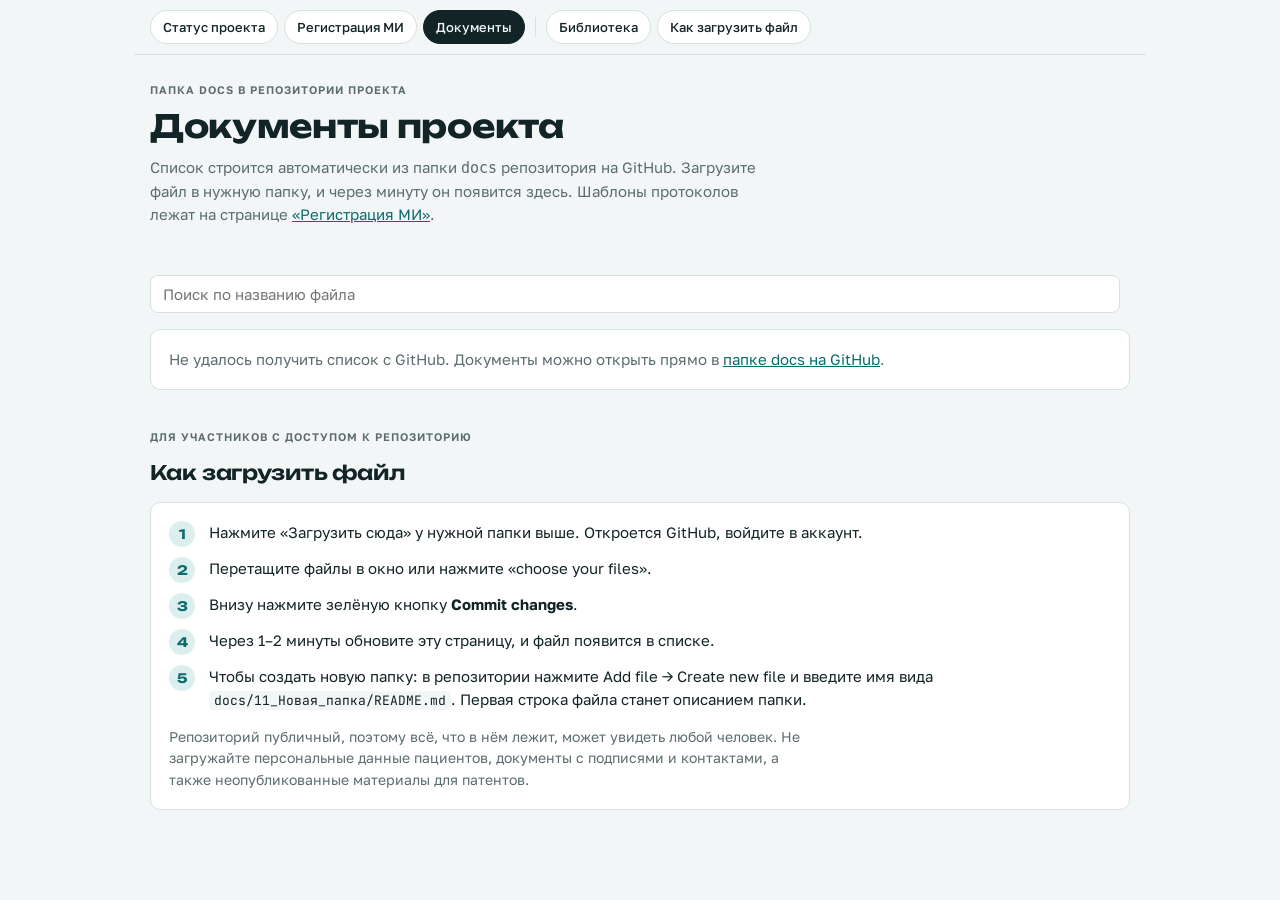
==== documents.html @ 064e235d "Add files via upload" ====
<!doctype html>
<html lang="ru">
<head>
<meta charset="utf-8">
<meta name="viewport" content="width=device-width, initial-scale=1, viewport-fit=cover">
<title>Геронтостоматология: документы</title>
<link rel="preconnect" href="https://fonts.googleapis.com">
<link rel="stylesheet" href="https://fonts.googleapis.com/css2?family=Golos+Text:wght@400;500;600;700&family=Unbounded:wght@500;700&family=JetBrains+Mono:wght@400;600&display=swap">
<link rel="stylesheet" href="assets/site.css">
<style>
.toolbar{display:flex;gap:10px;flex-wrap:wrap;align-items:center}
.toolbar input{flex:1 1 260px;min-width:0;font:15px var(--f-body);padding:9px 12px;border:1px solid var(--line);border-radius:8px;background:var(--surface);color:var(--ink)}
.toolbar input:focus{outline:2px solid var(--accent);outline-offset:-1px}
.count{color:var(--muted);font-size:13px}
.folder{background:var(--surface);border:1px solid var(--line);border-radius:10px;overflow:hidden}
.folder-h{display:flex;justify-content:space-between;align-items:center;gap:12px;flex-wrap:wrap;padding:12px 16px;border-bottom:1px solid var(--line)}
.folder-h .t{display:grid;gap:2px;min-width:0}
.folder-h small{color:var(--muted);font-size:13px}
.btn{font:500 13px var(--f-body);text-decoration:none;color:var(--accent);border:1px solid var(--accent);border-radius:999px;padding:5px 12px;white-space:nowrap}
.btn:hover{background:var(--accent-soft)}
.files{list-style:none;margin:0;padding:0}
.files li{border-bottom:1px solid var(--line)}
.files li:last-child{border-bottom:0}
.files a{display:grid;grid-template-columns:52px minmax(0,1fr) auto;gap:12px;align-items:center;padding:10px 16px;text-decoration:none;color:var(--ink)}
.files a:hover{background:var(--bg)}
.ext{font:600 11px var(--f-mono);text-transform:uppercase;text-align:center;padding:4px 0;border-radius:5px;background:var(--plan-bg);color:var(--muted)}
.ext.pdf{background:var(--late-bg);color:var(--late)}
.ext.docx,.ext.doc{background:var(--pre-bg);color:var(--pre)}
.ext.xlsx,.ext.xls,.ext.csv{background:var(--done-bg);color:var(--done)}
.ext.jpg,.ext.jpeg,.ext.png{background:var(--work-bg);color:var(--work)}
.fname{overflow-wrap:anywhere}
.size{font:12.5px var(--f-mono);color:var(--muted)}
.emptyf{padding:12px 16px;color:var(--muted);font-size:14px}
.state{padding:18px;color:var(--muted)}
.how{counter-reset:h;list-style:none;margin:0;padding:0;display:grid;gap:10px}
.how li{display:grid;grid-template-columns:30px minmax(0,1fr);gap:10px;align-items:start}
.how li::before{counter-increment:h;content:counter(h);width:26px;height:26px;border-radius:50%;background:var(--accent-soft);color:var(--accent);display:grid;place-items:center;font:700 13px var(--f-display)}
.how code{font:13px var(--f-mono);background:var(--bg);padding:1px 5px;border-radius:4px}
</style>
</head>
<body>
<div class="wrap">
<nav class="top" aria-label="Разделы сайта">
  <a href="index.html">Статус проекта</a>
  <a href="registration.html">Регистрация МИ</a>
  <a href="documents.html" aria-current="page">Документы</a>
  <span class="sep" aria-hidden="true"></span>
  <a href="#lib">Библиотека</a>
  <a href="#how">Как загрузить файл</a>
</nav>

<header class="hero">
  <div class="eyebrow">Папка docs в репозитории проекта</div>
  <h1>Документы проекта</h1>
  <p>Список строится автоматически из папки <code>docs</code> репозитория на GitHub. Загрузите файл в нужную папку, и через минуту он появится здесь. Шаблоны протоколов лежат на странице <a href="registration.html#templates">«Регистрация МИ»</a>.</p>
</header>

<section id="lib">
  <div class="toolbar">
    <input type="search" id="q" placeholder="Поиск по названию файла" aria-label="Поиск по названию файла">
    <span class="count" id="count"></span>
  </div>
  <div id="lib-list" style="display:grid;gap:12px"><div class="panel state">Загружаю список документов…</div></div>
</section>

<section id="how">
  <div class="eyebrow">Для участников с доступом к репозиторию</div>
  <h2>Как загрузить файл</h2>
  <div class="panel">
    <ol class="how">
      <li><span>Нажмите «Загрузить сюда» у нужной папки выше. Откроется GitHub, войдите в аккаунт.</span></li>
      <li><span>Перетащите файлы в окно или нажмите «choose your files».</span></li>
      <li><span>Внизу нажмите зелёную кнопку <b>Commit changes</b>.</span></li>
      <li><span>Через 1–2 минуты обновите эту страницу, и файл появится в списке.</span></li>
      <li><span>Чтобы создать новую папку: в репозитории нажмите Add file → Create new file и введите имя вида <code>docs/11_Новая_папка/README.md</code>. Первая строка файла станет описанием папки.</span></li>
    </ol>
    <p class="lead" style="margin-top:14px;font-size:14px">Репозиторий публичный, поэтому всё, что в нём лежит, может увидеть любой человек. Не загружайте персональные данные пациентов, документы с подписями и контактами, а также неопубликованные материалы для патентов.</p>
  </div>
</section>
</div>

<script>
const OWNER='marusy1106', REPO='geronto-project', BRANCH='main', ROOT='docs/';
const esc=s=>String(s).replace(/[&<>"]/g,c=>({"&":"&amp;","<":"&lt;",">":"&gt;",'"':"&quot;"}[c]));
const pretty=n=>n.replace(/^\d+[_\s-]*/,'').replace(/_/g,' ');
const enc=p=>p.split('/').map(encodeURIComponent).join('/');
const size=b=>b==null?'':b<1024?b+' Б':b<1048576?(b/1024).toFixed(0)+' КБ':(b/1048576).toFixed(1)+' МБ';
let folders=[];

async function load(){
  const el=document.getElementById('lib-list');
  try{
    const r=await fetch(`https://api.github.com/repos/${OWNER}/${REPO}/git/trees/${BRANCH}?recursive=1`,{headers:{Accept:'application/vnd.github+json'}});
    if(!r.ok) throw new Error(r.status===403?'limit':'http');
    const data=await r.json();
    const items=data.tree.filter(t=>t.path.startsWith(ROOT));
    const map=new Map();
    items.filter(t=>t.type==='tree'&&t.path.split('/').length===2).forEach(t=>map.set(t.path,{path:t.path,name:t.path.split('/')[1],desc:'',files:[]}));
    const readmes=[];
    items.filter(t=>t.type==='blob').forEach(t=>{
      const parts=t.path.split('/'); const base=parts[parts.length-1];
      const top=parts.length>2?parts.slice(0,2).join('/'):'docs/_';
      if(!map.has(top)) map.set(top,{path:top,name:parts.length>2?parts[1]:'Без папки',desc:'',files:[]});
      if(/^readme\.md$/i.test(base)&&parts.length===3){readmes.push([top,t.path]);return}
      if(base.startsWith('.')) return;
      map.get(top).files.push({path:t.path,name:parts.slice(2).join(' / ')||base,size:t.size,ext:(base.split('.').pop()||'').toLowerCase()});
    });
    folders=[...map.values()].sort((a,b)=>a.name.localeCompare(b.name,'ru',{numeric:true}));
    render();
    await Promise.all(readmes.map(async([top,p])=>{
      try{const t=await (await fetch(enc(p))).text();const line=t.split('\n').map(s=>s.replace(/^#+\s*/,'').trim()).find(Boolean);if(line)map.get(top).desc=line}catch(e){}
    }));
    render();
  }catch(e){
    el.innerHTML=`<div class="panel state">Не удалось получить список с GitHub${e.message==='limit'?' (превышен лимит запросов, попробуйте через час)':''}. Документы можно открыть прямо в <a href="https://github.com/${OWNER}/${REPO}/tree/${BRANCH}/docs">папке docs на GitHub</a>.</div>`;
  }
}
function render(){
  const q=document.getElementById('q').value.trim().toLowerCase();
  let total=0;
  const html=folders.map(f=>{
    const files=f.files.filter(x=>!q||x.name.toLowerCase().includes(q)).sort((a,b)=>a.name.localeCompare(b.name,'ru',{numeric:true}));
    total+=files.length;
    if(q&&!files.length) return '';
    return `<div class="folder"><div class="folder-h"><span class="t"><h3>${esc(pretty(f.name))}</h3>${f.desc?`<small>${esc(f.desc)}</small>`:''}</span>
      <a class="btn" href="https://github.com/${OWNER}/${REPO}/upload/${BRANCH}/${enc(f.path)}">Загрузить сюда</a></div>
      ${files.length?`<ul class="files">${files.map(x=>`<li><a href="${enc(x.path)}" target="_blank" rel="noopener"><span class="ext ${esc(x.ext)}">${esc(x.ext)}</span><span class="fname">${esc(x.name.replace(/\.[^.]+$/,'').replace(/_/g,' '))}</span><span class="size">${size(x.size)}</span></a></li>`).join('')}</ul>`:'<div class="emptyf">Пока пусто</div>'}</div>`}).join('');
  document.getElementById('lib-list').innerHTML=html||'<div class="panel state">Ничего не найдено.</div>';
  document.getElementById('count').textContent=`Файлов: ${total}`;
}
document.getElementById('q').addEventListener('input',render);
load();
</script>
</body>
</html>
---- assets/site.css ----
/* Layout: одна колонка ~980px; сверху сводка, затем лестница УГТ Минздрава (главный объект), дорожная карта, приоритеты 2026 */
:root{
  --bg:#f3f6f6; --surface:#ffffff; --ink:#132426; --muted:#5b6d70; --line:#d6e0e0;
  --accent:#0d6b6e; --accent-soft:#dcefee;
  --done:#3f8f2e; --done-bg:#e3f2da;           /* зелёный Р02.5: выполнено в период НИР */
  --pre:#2f7fa0; --pre-bg:#dcedf4;             /* голубой Р02.5: выполнено на начало НИР */
  --work:#a86a00; --work-bg:#fbefd2;           /* жёлтый: в работе / продлено */
  --late:#c0392b; --late-bg:#f9e0dc;           /* красный: не выполнено / просрочено */
  --plan:#6f7c7e; --plan-bg:#e9eded;           /* серый: запланировано */
  --f-display:"Unbounded", "Golos Text", system-ui, sans-serif;
  --f-body:"Golos Text", system-ui, -apple-system, "Segoe UI", sans-serif;
  --f-mono:"JetBrains Mono", ui-monospace, Menlo, monospace;
}
@media (prefers-color-scheme: dark){:root:not([data-theme="light"]){
  --bg:#0e1718; --surface:#152123; --ink:#e3eeee; --muted:#93a6a8; --line:#29393b;
  --accent:#5fc2c0; --accent-soft:#18393a;
  --done:#7cc96a; --done-bg:#1d3419; --pre:#6fb8d6; --pre-bg:#16303b;
  --work:#e7b04a; --work-bg:#382b12; --late:#f07f70; --late-bg:#3d1c18; --plan:#9aa8aa; --plan-bg:#212d2f;
  color-scheme:dark}}
:root[data-theme="dark"]{
  --bg:#0e1718; --surface:#152123; --ink:#e3eeee; --muted:#93a6a8; --line:#29393b;
  --accent:#5fc2c0; --accent-soft:#18393a;
  --done:#7cc96a; --done-bg:#1d3419; --pre:#6fb8d6; --pre-bg:#16303b;
  --work:#e7b04a; --work-bg:#382b12; --late:#f07f70; --late-bg:#3d1c18; --plan:#9aa8aa; --plan-bg:#212d2f;
  color-scheme:dark}
*{box-sizing:border-box}
body{margin:0}
body{background:var(--bg);color:var(--ink);font:15px/1.55 var(--f-body);padding-inline:16px;padding-block:0 64px}
.wrap{max-width:980px;margin:0 auto}
h1,h2,h3{text-wrap:balance;margin:0}
h1{font:700 clamp(22px,4vw,32px)/1.2 var(--f-display);letter-spacing:-.01em}
h2{font:600 20px/1.3 var(--f-display);letter-spacing:-.005em}
h3{font-size:16px;font-weight:600}
.eyebrow{font:600 11px/1.3 var(--f-body);letter-spacing:.09em;text-transform:uppercase;color:var(--muted)}
.mono{font-family:var(--f-mono);font-variant-numeric:tabular-nums}
a{color:var(--accent)}
nav.top{align-items:center;position:sticky;top:env(safe-area-inset-top,0px);z-index:5;background:var(--bg);border-bottom:1px solid var(--line);margin-inline:-16px;padding:10px 16px;display:flex;gap:6px;overflow-x:auto}
nav.top a{flex:none;text-decoration:none;color:var(--ink);font-size:13px;font-weight:500;padding:6px 12px;border-radius:999px;border:1px solid var(--line);background:var(--surface)}
nav.top a:hover,nav.top a:focus-visible{border-color:var(--accent);outline:none}
header.hero{padding-block:28px 8px;display:grid;gap:10px}
header.hero p{margin:0;color:var(--muted);max-width:70ch}
section{margin-top:40px;display:grid;gap:16px}
.lead{color:var(--muted);margin:0;max-width:72ch}

/* Сводка */
.summary{display:grid;grid-template-columns:minmax(0,1.1fr) minmax(0,1fr);gap:16px;margin-top:20px}
@media (max-width:760px){.summary{grid-template-columns:1fr}}
.panel{background:var(--surface);border:1px solid var(--line);border-radius:10px;padding:18px}
.gauge{display:grid;gap:14px}
.gauge .big{display:flex;align-items:baseline;gap:10px;flex-wrap:wrap}
.gauge .big b{font:700 56px/1 var(--f-display);color:var(--accent)}
.gauge .big span{font-weight:500;color:var(--muted)}
.steps{display:grid;grid-template-columns:repeat(9,1fr);gap:4px}
.steps i{height:10px;border-radius:2px;background:var(--plan-bg);border:1px solid var(--line)}
.steps i.d{background:var(--done);border-color:var(--done)}
.steps i.c{background:repeating-linear-gradient(45deg,var(--work) 0 4px,var(--work-bg) 4px 8px);border-color:var(--work)}
.steps-lbl{display:grid;grid-template-columns:repeat(9,1fr);gap:4px;font:11px var(--f-mono);color:var(--muted);text-align:center}
.facts{display:grid;gap:10px;margin:0;padding:0;list-style:none}
.facts li{display:grid;grid-template-columns:auto minmax(0,1fr);gap:10px;align-items:start}
.kpis{display:grid;grid-template-columns:repeat(4,minmax(0,1fr));gap:1px;background:var(--line);border:1px solid var(--line);border-radius:10px;overflow:hidden}
@media (max-width:620px){.kpis{grid-template-columns:repeat(2,minmax(0,1fr))}}
.kpis div{background:var(--surface);padding:12px 14px;display:grid;gap:2px}
.kpis b{font:700 22px/1.2 var(--f-display);font-variant-numeric:tabular-nums}
.kpis span{font-size:12.5px;color:var(--muted)}

/* Статусы */
.pill{display:inline-flex;align-items:center;gap:6px;white-space:nowrap;font-size:12px;font-weight:600;padding:2px 9px;border-radius:999px;line-height:1.6}
.pill::before{content:"";width:7px;height:7px;border-radius:50%;background:currentColor}
.s-done{color:var(--done);background:var(--done-bg)}
.s-pre{color:var(--pre);background:var(--pre-bg)}
.s-work{color:var(--work);background:var(--work-bg)}
.s-late{color:var(--late);background:var(--late-bg)}
.s-plan{color:var(--plan);background:var(--plan-bg)}
.legend{display:flex;flex-wrap:wrap;gap:8px}

/* Лестница УГТ */
.ladder{display:grid;gap:8px}
.lvl{background:var(--surface);border:1px solid var(--line);border-radius:10px;overflow:hidden}
.lvl.cur{border-color:var(--work);box-shadow:0 0 0 1px var(--work)}
.lvl>button{all:unset;cursor:pointer;display:grid;grid-template-columns:52px minmax(0,1fr) auto;gap:14px;align-items:center;padding:14px 16px;width:100%;box-sizing:border-box}
.lvl>button:focus-visible{outline:2px solid var(--accent);outline-offset:-2px}
.num{font:700 22px/1 var(--f-display);width:44px;height:44px;border-radius:8px;display:grid;place-items:center;border:1px solid var(--line);color:var(--muted)}
.lvl.done .num{background:var(--done);color:#fff;border-color:var(--done)}
.lvl.cur .num{background:var(--work);color:#fff;border-color:var(--work)}
.ttl{display:grid;gap:3px;min-width:0}
.ttl small{color:var(--muted);font-size:13px}
.right{display:flex;align-items:center;gap:10px}
.chev{transition:transform .2s;color:var(--muted)}
.lvl[data-open="1"] .chev{transform:rotate(90deg)}
@media (max-width:560px){.lvl>button{grid-template-columns:44px minmax(0,1fr)}.right{grid-column:2}.num{width:40px;height:40px;font-size:19px}}
.body{padding:0 16px 16px 82px;display:grid;gap:12px}
@media (max-width:560px){.body{padding-left:16px}}
.body p{margin:0;max-width:74ch}
.req{list-style:none;margin:0;padding:0;display:grid;gap:0;border-top:1px solid var(--line)}
.req li{display:grid;grid-template-columns:62px minmax(0,1fr) auto;gap:12px;padding:10px 0;border-bottom:1px solid var(--line);align-items:start}
@media (max-width:560px){.req li{grid-template-columns:54px minmax(0,1fr)}.req li .pill{grid-column:2;justify-self:start}}
.req code{font:12px var(--f-mono);color:var(--muted);padding-top:2px}
.req .t{display:grid;gap:3px;min-width:0}
.req .t small{color:var(--muted);font-size:13px}
.req .t .doc{font-size:12.5px;color:var(--muted)}
.req .t .doc::before{content:"Документ: ";font-weight:600}
.when{font:12.5px var(--f-mono);color:var(--muted)}
.note{border-left:3px solid var(--accent);background:var(--accent-soft);padding:10px 14px;border-radius:0 8px 8px 0;font-size:14px;max-width:none}

/* Дорожная карта */
.filters{display:flex;gap:6px;flex-wrap:wrap}
.filters button{font:500 13px var(--f-body);padding:6px 12px;border-radius:999px;border:1px solid var(--line);background:var(--surface);color:var(--ink);cursor:pointer}
.filters button[aria-pressed="true"]{background:var(--ink);color:var(--bg);border-color:var(--ink)}
.stage{background:var(--surface);border:1px solid var(--line);border-radius:10px;overflow:hidden}
.stage-h{display:flex;justify-content:space-between;align-items:center;gap:12px;flex-wrap:wrap;padding:12px 16px;border-bottom:1px solid var(--line)}
.bar{height:6px;width:140px;background:var(--plan-bg);border-radius:3px;overflow:hidden;display:flex}
.bar span{display:block;height:100%}
.tscroll{overflow-x:auto}
table{width:100%;border-collapse:collapse;font-size:14px}
th,td{text-align:left;padding:10px 16px;border-bottom:1px solid var(--line);vertical-align:top}
tr:last-child td{border-bottom:0}
th{font:600 11px var(--f-body);letter-spacing:.08em;text-transform:uppercase;color:var(--muted)}
td.d{white-space:nowrap;font:13px var(--f-mono);font-variant-numeric:tabular-nums}
td small{display:block;color:var(--muted);font-size:13px;margin-top:3px}
@media (max-width:640px){
  table,tbody,tr,td{display:block;width:100%}
  thead{display:none}
  tr{padding:10px 16px;border-bottom:1px solid var(--line);display:grid;gap:4px}
  tr:last-child{border-bottom:0}
  td{padding:0;border:0}
}

/* Приоритеты */
.prio{list-style:none;margin:0;padding:0;display:grid;grid-template-columns:repeat(2,minmax(0,1fr));gap:1px;background:var(--line);border:1px solid var(--line);border-radius:10px;overflow:hidden}
@media (max-width:680px){.prio{grid-template-columns:1fr}}
.prio li{background:var(--surface);padding:12px 14px;display:grid;grid-template-columns:28px minmax(0,1fr);gap:8px}
.prio li b{font:600 13px var(--f-mono);color:var(--muted)}
.prio .t{display:grid;gap:5px;justify-items:start}
.prio .t small{color:var(--muted);font-size:13px}

/* Роторасширитель — мини-гант */
.gantt{display:grid;gap:6px;min-width:640px}
.g-row{display:grid;grid-template-columns:170px repeat(36,1fr);align-items:center;gap:0}
.g-row .l{font-size:13px;padding-right:10px}
.g-row i{height:18px;border-right:1px solid var(--bg)}
.g-head span{font:10.5px var(--f-mono);color:var(--muted)}
.g-now{outline:2px solid var(--accent);outline-offset:-2px}
footer{margin-top:48px;color:var(--muted);font-size:13px;display:grid;gap:6px}
footer ul{margin:0;padding-left:18px}
@media (prefers-reduced-motion:reduce){*{transition:none!important}}

nav.top a[aria-current="page"]{background:var(--ink);color:var(--bg);border-color:var(--ink)}
nav.top .sep{flex:none;width:1px;height:20px;background:var(--line);margin-inline:4px}
nav.top .brand{border:0;background:none;font-weight:700;padding-left:0}
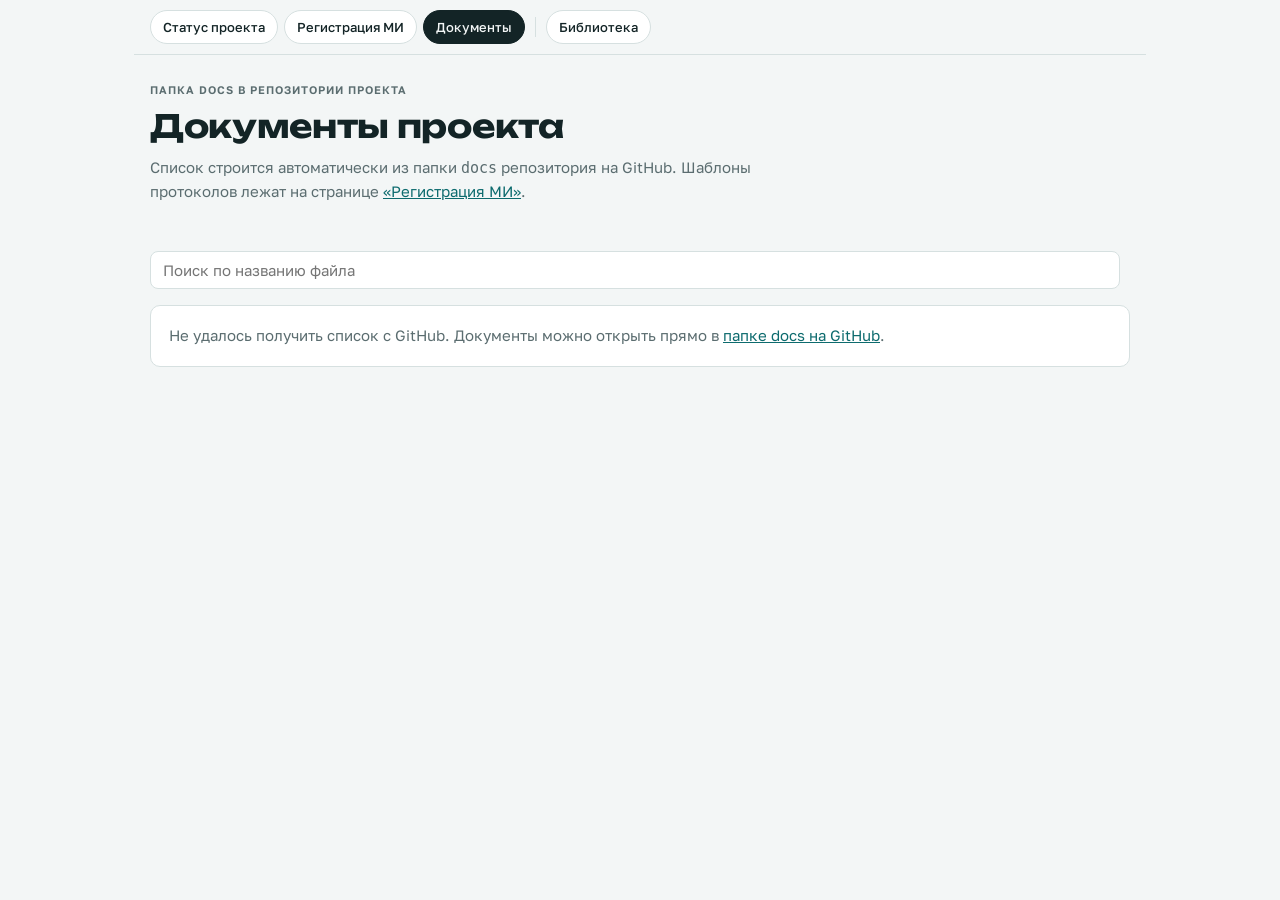
==== commit c9669e66: "Add files via upload" ====
--- a/documents.html
+++ b/documents.html
@@ -32,10 +32,6 @@
 .size{font:12.5px var(--f-mono);color:var(--muted)}
 .emptyf{padding:12px 16px;color:var(--muted);font-size:14px}
 .state{padding:18px;color:var(--muted)}
-.how{counter-reset:h;list-style:none;margin:0;padding:0;display:grid;gap:10px}
-.how li{display:grid;grid-template-columns:30px minmax(0,1fr);gap:10px;align-items:start}
-.how li::before{counter-increment:h;content:counter(h);width:26px;height:26px;border-radius:50%;background:var(--accent-soft);color:var(--accent);display:grid;place-items:center;font:700 13px var(--f-display)}
-.how code{font:13px var(--f-mono);background:var(--bg);padding:1px 5px;border-radius:4px}
 </style>
 </head>
 <body>
@@ -46,13 +42,12 @@
   <a href="documents.html" aria-current="page">Документы</a>
   <span class="sep" aria-hidden="true"></span>
   <a href="#lib">Библиотека</a>
-  <a href="#how">Как загрузить файл</a>
 </nav>
 
 <header class="hero">
   <div class="eyebrow">Папка docs в репозитории проекта</div>
   <h1>Документы проекта</h1>
-  <p>Список строится автоматически из папки <code>docs</code> репозитория на GitHub. Загрузите файл в нужную папку, и через минуту он появится здесь. Шаблоны протоколов лежат на странице <a href="registration.html#templates">«Регистрация МИ»</a>.</p>
+  <p>Список строится автоматически из папки <code>docs</code> репозитория на GitHub. Шаблоны протоколов лежат на странице <a href="registration.html#templates">«Регистрация МИ»</a>.</p>
 </header>
 
 <section id="lib">
@@ -63,20 +58,6 @@
   <div id="lib-list" style="display:grid;gap:12px"><div class="panel state">Загружаю список документов…</div></div>
 </section>
 
-<section id="how">
-  <div class="eyebrow">Для участников с доступом к репозиторию</div>
-  <h2>Как загрузить файл</h2>
-  <div class="panel">
-    <ol class="how">
-      <li><span>Нажмите «Загрузить сюда» у нужной папки выше. Откроется GitHub, войдите в аккаунт.</span></li>
-      <li><span>Перетащите файлы в окно или нажмите «choose your files».</span></li>
-      <li><span>Внизу нажмите зелёную кнопку <b>Commit changes</b>.</span></li>
-      <li><span>Через 1–2 минуты обновите эту страницу, и файл появится в списке.</span></li>
-      <li><span>Чтобы создать новую папку: в репозитории нажмите Add file → Create new file и введите имя вида <code>docs/11_Новая_папка/README.md</code>. Первая строка файла станет описанием папки.</span></li>
-    </ol>
-    <p class="lead" style="margin-top:14px;font-size:14px">Репозиторий публичный, поэтому всё, что в нём лежит, может увидеть любой человек. Не загружайте персональные данные пациентов, документы с подписями и контактами, а также неопубликованные материалы для патентов.</p>
-  </div>
-</section>
 </div>
 
 <script>
@@ -122,8 +103,7 @@
     const files=f.files.filter(x=>!q||x.name.toLowerCase().includes(q)).sort((a,b)=>a.name.localeCompare(b.name,'ru',{numeric:true}));
     total+=files.length;
     if(q&&!files.length) return '';
-    return `<div class="folder"><div class="folder-h"><span class="t"><h3>${esc(pretty(f.name))}</h3>${f.desc?`<small>${esc(f.desc)}</small>`:''}</span>
-      <a class="btn" href="https://github.com/${OWNER}/${REPO}/upload/${BRANCH}/${enc(f.path)}">Загрузить сюда</a></div>
+    return `<div class="folder"><div class="folder-h"><span class="t"><h3>${esc(pretty(f.name))}</h3>${f.desc?`<small>${esc(f.desc)}</small>`:''}</span></div>
       ${files.length?`<ul class="files">${files.map(x=>`<li><a href="${enc(x.path)}" target="_blank" rel="noopener"><span class="ext ${esc(x.ext)}">${esc(x.ext)}</span><span class="fname">${esc(x.name.replace(/\.[^.]+$/,'').replace(/_/g,' '))}</span><span class="size">${size(x.size)}</span></a></li>`).join('')}</ul>`:'<div class="emptyf">Пока пусто</div>'}</div>`}).join('');
   document.getElementById('lib-list').innerHTML=html||'<div class="panel state">Ничего не найдено.</div>';
   document.getElementById('count').textContent=`Файлов: ${total}`;
